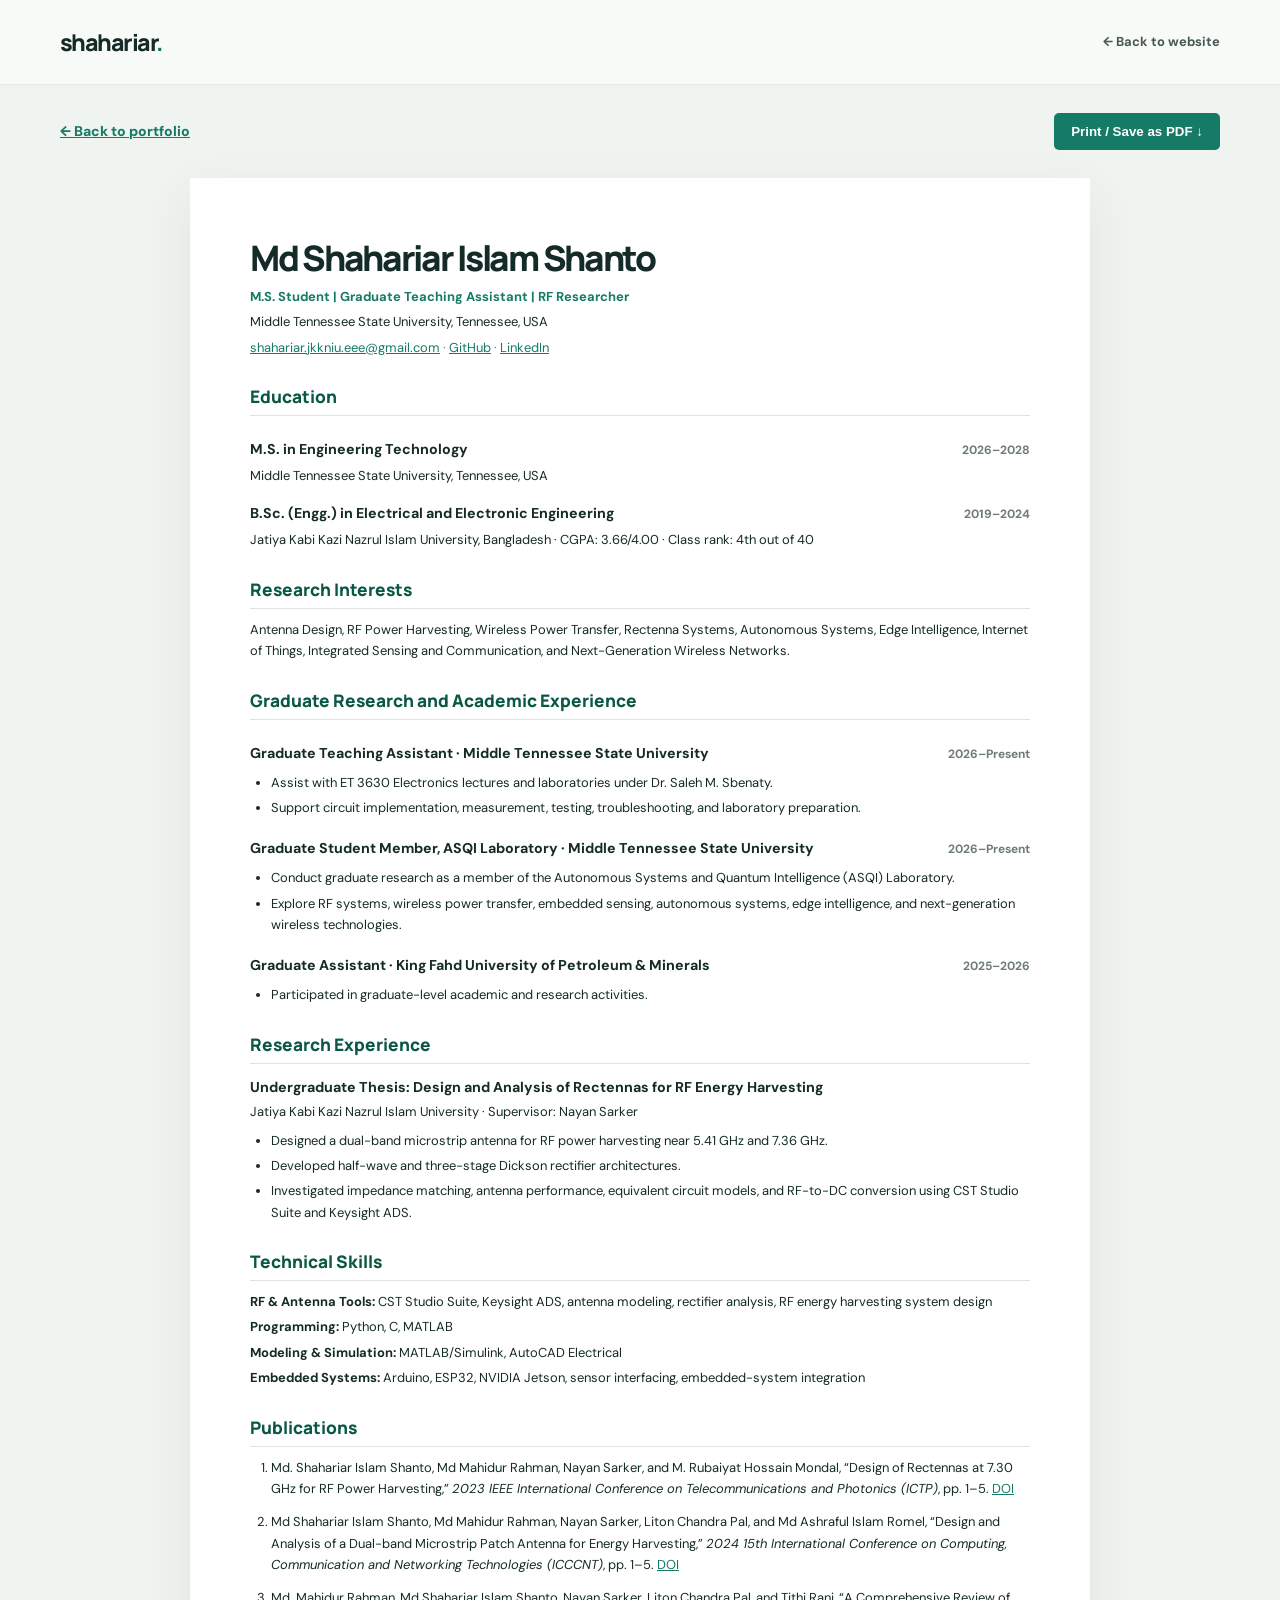
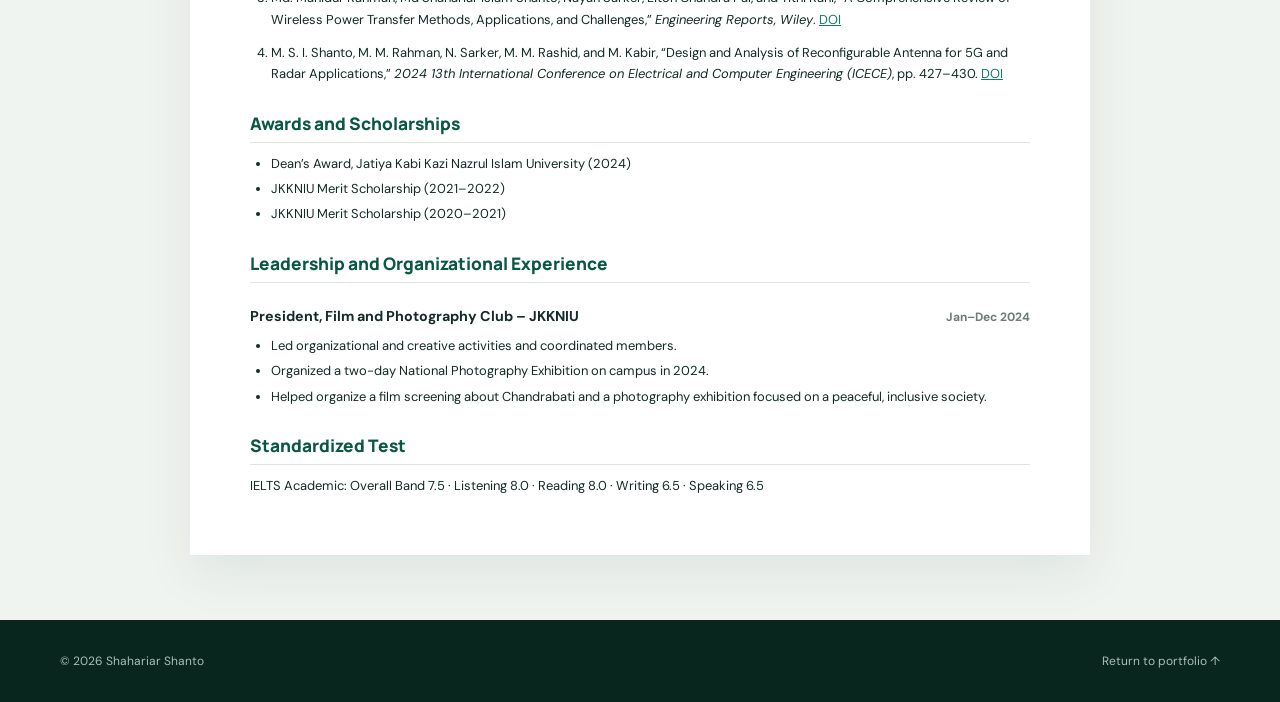
==== cv.html @ 80d524d4 "Build academic portfolio with responsive layout and printable CV" ====
<!doctype html><html lang="en"><head><meta charset="utf-8"><meta name="viewport" content="width=device-width,initial-scale=1"><meta name="description" content="Academic curriculum vitae of Md Shahariar Islam Shanto."><title>Curriculum Vitae | Shahariar Shanto</title><link rel="icon" href="favicon.svg" type="image/svg+xml"><link rel="preconnect" href="https://fonts.googleapis.com"><link href="https://fonts.googleapis.com/css2?family=DM+Sans:wght@400;500;600;700&family=Manrope:wght@400;600;700;800&display=swap" rel="stylesheet"><link rel="stylesheet" href="styles.css"></head><body class="cv-page"><a class="skip-link" href="#cv-main">Skip to CV</a><header class="site-header"><div class="container header-inner"><a class="wordmark" href="index.html">shahariar<span class="wordmark-dot">.</span></a><nav class="site-nav is-open" aria-label="CV navigation"><a href="index.html">← Back to website</a></nav></div></header><main id="cv-main"><div class="container cv-toolbar"><a href="index.html">← Back to portfolio</a><button type="button" onclick="window.print()">Print / Save as PDF ↓</button></div><article class="cv-sheet"><header><h1>Md Shahariar Islam Shanto</h1><p class="cv-subtitle">M.S. Student | Graduate Teaching Assistant | RF Researcher</p><p>Middle Tennessee State University, Tennessee, USA</p><p class="cv-contact"><a href="mailto:shahariar.jkkniu.eee@gmail.com">shahariar.jkkniu.eee@gmail.com</a> · <a href="https://github.com/shahaariar">GitHub</a> · <a href="https://www.linkedin.com/in/shahariarshanto/">LinkedIn</a></p></header><section><h2>Education</h2><div class="cv-heading-line"><h3>M.S. in Engineering Technology</h3><span class="cv-dates">2026–2028</span></div><p>Middle Tennessee State University, Tennessee, USA</p><div class="cv-heading-line"><h3>B.Sc. (Engg.) in Electrical and Electronic Engineering</h3><span class="cv-dates">2019–2024</span></div><p>Jatiya Kabi Kazi Nazrul Islam University, Bangladesh · CGPA: 3.66/4.00 · Class rank: 4th out of 40</p></section><section><h2>Research Interests</h2><p>Antenna Design, RF Power Harvesting, Wireless Power Transfer, Rectenna Systems, Autonomous Systems, Edge Intelligence, Internet of Things, Integrated Sensing and Communication, and Next-Generation Wireless Networks.</p></section><section><h2>Graduate Research and Academic Experience</h2><div class="cv-heading-line"><h3>Graduate Teaching Assistant · Middle Tennessee State University</h3><span class="cv-dates">2026–Present</span></div><ul><li>Assist with ET 3630 Electronics lectures and laboratories under Dr. Saleh M. Sbenaty.</li><li>Support circuit implementation, measurement, testing, troubleshooting, and laboratory preparation.</li></ul><div class="cv-heading-line"><h3>Graduate Student Member, ASQI Laboratory · Middle Tennessee State University</h3><span class="cv-dates">2026–Present</span></div><ul><li>Conduct graduate research as a member of the Autonomous Systems and Quantum Intelligence (ASQI) Laboratory.</li><li>Explore RF systems, wireless power transfer, embedded sensing, autonomous systems, edge intelligence, and next-generation wireless technologies.</li></ul><div class="cv-heading-line"><h3>Graduate Assistant · King Fahd University of Petroleum &amp; Minerals</h3><span class="cv-dates">2025–2026</span></div><ul><li>Participated in graduate-level academic and research activities.</li></ul></section><section><h2>Research Experience</h2><h3>Undergraduate Thesis: Design and Analysis of Rectennas for RF Energy Harvesting</h3><p>Jatiya Kabi Kazi Nazrul Islam University · Supervisor: Nayan Sarker</p><ul><li>Designed a dual-band microstrip antenna for RF power harvesting near 5.41 GHz and 7.36 GHz.</li><li>Developed half-wave and three-stage Dickson rectifier architectures.</li><li>Investigated impedance matching, antenna performance, equivalent circuit models, and RF-to-DC conversion using CST Studio Suite and Keysight ADS.</li></ul></section><section><h2>Technical Skills</h2><p><strong>RF &amp; Antenna Tools:</strong> CST Studio Suite, Keysight ADS, antenna modeling, rectifier analysis, RF energy harvesting system design</p><p><strong>Programming:</strong> Python, C, MATLAB</p><p><strong>Modeling &amp; Simulation:</strong> MATLAB/Simulink, AutoCAD Electrical</p><p><strong>Embedded Systems:</strong> Arduino, ESP32, NVIDIA Jetson, sensor interfacing, embedded-system integration</p></section><section id="cv-publications"><h2>Publications</h2><ol class="cv-list"><li>Md. Shahariar Islam Shanto, Md Mahidur Rahman, Nayan Sarker, and M. Rubaiyat Hossain Mondal, “Design of Rectennas at 7.30 GHz for RF Power Harvesting,” <em>2023 IEEE International Conference on Telecommunications and Photonics (ICTP)</em>, pp. 1–5. <a href="https://doi.org/10.1109/ICTP60248.2023.10490465">DOI</a></li><li>Md Shahariar Islam Shanto, Md Mahidur Rahman, Nayan Sarker, Liton Chandra Pal, and Md Ashraful Islam Romel, “Design and Analysis of a Dual-band Microstrip Patch Antenna for Energy Harvesting,” <em>2024 15th International Conference on Computing, Communication and Networking Technologies (ICCCNT)</em>, pp. 1–5. <a href="https://doi.org/10.1109/ICCCNT61001.2024.10725669">DOI</a></li><li>Md. Mahidur Rahman, Md Shahariar Islam Shanto, Nayan Sarker, Liton Chandra Pal, and Tithi Rani, “A Comprehensive Review of Wireless Power Transfer Methods, Applications, and Challenges,” <em>Engineering Reports, Wiley</em>. <a href="https://doi.org/10.1002/eng2.12951">DOI</a></li><li>M. S. I. Shanto, M. M. Rahman, N. Sarker, M. M. Rashid, and M. Kabir, “Design and Analysis of Reconfigurable Antenna for 5G and Radar Applications,” <em>2024 13th International Conference on Electrical and Computer Engineering (ICECE)</em>, pp. 427–430. <a href="https://doi.org/10.1109/ICECE64886.2024.11024863">DOI</a></li></ol></section><section><h2>Awards and Scholarships</h2><ul><li>Dean’s Award, Jatiya Kabi Kazi Nazrul Islam University (2024)</li><li>JKKNIU Merit Scholarship (2021–2022)</li><li>JKKNIU Merit Scholarship (2020–2021)</li></ul></section><section><h2>Leadership and Organizational Experience</h2><div class="cv-heading-line"><h3>President, Film and Photography Club – JKKNIU</h3><span class="cv-dates">Jan–Dec 2024</span></div><ul><li>Led organizational and creative activities and coordinated members.</li><li>Organized a two-day National Photography Exhibition on campus in 2024.</li><li>Helped organize a film screening about Chandrabati and a photography exhibition focused on a peaceful, inclusive society.</li></ul></section><section><h2>Standardized Test</h2><p>IELTS Academic: Overall Band 7.5 · Listening 8.0 · Reading 8.0 · Writing 6.5 · Speaking 6.5</p></section></article></main><footer class="site-footer"><div class="container footer-inner"><span>© 2026 Shahariar Shanto</span><a href="index.html">Return to portfolio ↑</a></div></footer></body></html>
---- styles.css ----
:root{--bg:#f8faf7;--paper:#fff;--ink:#142b28;--text:#344640;--muted:#6d7c75;--accent:#157b66;--accent-dark:#095744;--pale:#e8f3ec;--line:#dce6de;--navy:#102f2b;--shadow:0 18px 48px rgba(10,46,36,.08)}*{box-sizing:border-box}html{scroll-behavior:smooth;scroll-padding-top:90px}body{margin:0;background:var(--bg);color:var(--ink);font:16px/1.75 "DM Sans",sans-serif;-webkit-font-smoothing:antialiased}a{color:inherit}a:focus-visible,button:focus-visible{outline:3px solid #38b58e;outline-offset:4px}img{max-width:100%}.container{width:min(1160px,calc(100% - 64px));margin-inline:auto}.skip-link{position:absolute;top:-70px;left:12px;background:#fff;padding:10px;z-index:200}.skip-link:focus{top:10px}.site-header{position:sticky;top:0;z-index:100;background:rgba(248,250,247,.95);backdrop-filter:blur(14px);border-bottom:1px solid rgba(220,230,222,.7)}.header-inner{min-height:84px;display:flex;justify-content:space-between;align-items:center;gap:24px}.wordmark{font:800 1.45rem "Manrope",sans-serif;text-decoration:none;letter-spacing:-.065em}.wordmark-dot,.period,.accent-text{color:var(--accent)}.site-nav{display:flex;align-items:center;gap:29px}.site-nav a{text-decoration:none;font-size:.81rem;font-weight:700;color:#465952}.site-nav a:hover,.hero-socials a:hover,.text-link:hover{color:var(--accent)}.site-nav .nav-cv{background:var(--navy);color:white;padding:10px 15px;border-radius:6px}.site-nav .nav-cv:hover{color:white;background:var(--accent-dark)}.menu-toggle{display:none}.hero{display:grid;grid-template-columns:1.15fr .85fr;align-items:center;min-height:674px;gap:54px;padding-block:95px 110px}.overline,.section-tag,.mini-heading{font-family:Manrope,sans-serif;font-size:.72rem;letter-spacing:.13em;font-weight:800;text-transform:uppercase}.overline{color:var(--accent);display:flex;align-items:center;gap:11px}.status-dot{height:9px;width:9px;border-radius:100%;background:#38b98f;box-shadow:0 0 0 5px #dcefe5}.hero h1{font:800 clamp(3.55rem,6.15vw,6rem)/1.085 Manrope,sans-serif;letter-spacing:-.085em;margin:25px 0 28px}.hero h1>span:first-child{color:var(--accent)}.hero-description{font-size:1.12rem;color:var(--text);max-width:565px;line-height:1.86}.hero-description strong{font-weight:700;color:var(--ink)}.hero-actions{display:flex;gap:12px;flex-wrap:wrap;margin-top:34px}.btn{display:inline-flex;align-items:center;justify-content:space-between;gap:35px;padding:13px 19px;font:.8rem Manrope,sans-serif;font-weight:800;text-decoration:none;border-radius:6px;transition:transform .2s,background .2s}.btn:hover{transform:translateY(-2px)}.btn-primary{background:var(--accent);color:white}.btn-primary:hover{background:var(--accent-dark)}.btn-outline{border:1px solid #bfcfc4;color:var(--ink)}.btn-outline:hover{border-color:var(--accent)}.hero-socials{margin-top:44px;display:flex;gap:22px;flex-wrap:wrap}.hero-socials a{font-size:.78rem;font-weight:700;text-decoration:none;color:#657870}.hero-visual{position:relative;min-height:435px;display:flex;align-items:center;justify-content:center}.portrait-shape{position:relative;width:min(100%,425px);aspect-ratio:1;border-radius:50%;background:#e8efe9;overflow:hidden;z-index:2}.portrait-shape img{display:block;width:100%;height:100%;object-fit:cover;object-position:center;background:#fff}.portrait-decor{position:absolute;border:1px solid #c5dfd1;border-radius:50%}.decor-a{width:475px;height:475px;right:-10px;top:-20px}.decor-b{width:530px;height:530px;right:-35px;top:-47px;opacity:.5}.photo-note{position:absolute;bottom:-18px;left:-10px;z-index:3;display:flex;align-items:center;gap:13px;border:1px solid #dce8dc;padding:13px 20px;background:#fff;box-shadow:var(--shadow);border-radius:9px;font-size:.78rem;font-weight:700;line-height:1.55}.note-icon{display:grid;place-items:center;font-size:1.5rem;width:39px;height:39px;border-radius:50%;background:var(--pale);color:var(--accent)}.cred-strip{border-block:1px solid var(--line);background:#f1f6f0}.cred-inner{display:grid;grid-template-columns:repeat(3,1fr)}.cred-inner>div{padding:24px 36px;display:flex;gap:18px;align-items:center}.cred-inner>div:first-child{padding-left:0}.cred-inner>div+div{border-left:1px solid var(--line)}.cred-number{font:800 1.5rem Manrope,sans-serif;letter-spacing:-.04em}.cred-label{font-size:.77rem;color:var(--muted);line-height:1.4}.section{padding-block:125px}.about-section{display:grid;grid-template-columns:180px minmax(0,1fr);gap:60px}.section-tag{color:var(--accent)}.section-tag span{color:var(--muted)}.aside-rule{height:1px;background:var(--line);margin-top:20px}.section h2,.contact-section h2{font:800 clamp(2.3rem,4.4vw,4.25rem)/1.18 Manrope,sans-serif;letter-spacing:-.065em;margin:9px 0 34px}.about-grid{display:grid;grid-template-columns:1.12fr .8fr;gap:70px}.about-prose p{margin-top:0;margin-bottom:18px;color:var(--text);line-height:1.9}.about-prose a{color:var(--accent);text-underline-offset:3px}.about-detail{border-left:1px solid var(--line);padding-left:34px}.mini-heading{color:var(--accent);margin:0 0 22px}.degree+.degree{margin-top:25px}.degree-date,.exp-date{font-size:.73rem;color:var(--accent);font-weight:800;letter-spacing:.04em}.degree h3{font:800 1rem/1.5 Manrope,sans-serif;margin:5px 0}.degree p{font-size:.83rem;color:var(--muted);margin:2px 0}.research-section{background:var(--navy);color:#f4faf6}.section-heading{display:flex;align-items:end;justify-content:space-between;gap:50px;margin-bottom:44px}.section-heading h2{margin-bottom:0}.section-heading>p{font-size:.9rem;max-width:365px;color:var(--muted);margin:0 0 4px}.research-section .section-heading>p{color:#b2c7bb}.research-section .accent-text{color:#88d5b3}.research-section .section-tag{color:#97dcbc}.research-section .section-tag span{color:#9fbab1}.research-grid{display:grid;grid-template-columns:repeat(4,minmax(0,1fr));gap:13px}.research-card{min-height:352px;background:#194038;border:1px solid #2f5549;border-radius:9px;padding:26px 22px;display:flex;flex-direction:column;transition:transform .2s,background .2s}.research-card:hover{transform:translateY(-5px);background:#204c41}.research-card-top{display:flex;justify-content:space-between;align-items:center;gap:10px}.card-index,.card-foot{font:.65rem Manrope,sans-serif;font-weight:800;letter-spacing:.06em;color:#95cbb3}.card-symbol{font-size:2rem;color:#b4e8c8}.research-card h3{font:800 1.35rem/1.32 Manrope,sans-serif;letter-spacing:-.045em;margin:38px 0 12px}.research-card p{font-size:.85rem;color:#c0d2ca;line-height:1.72;margin:0 0 16px}.card-line{margin-top:auto;height:1px;background:#386558}.card-foot{margin-top:17px;color:#a7d7bd}.pub-list{border-top:1px solid var(--line)}.pub-item{display:grid;grid-template-columns:180px minmax(0,1fr) 62px;gap:25px;align-items:start;padding:28px 0;border-bottom:1px solid var(--line)}.pub-meta{display:flex;flex-direction:column;gap:8px;font:.72rem Manrope,sans-serif;font-weight:800;color:var(--accent)}.pub-meta span:first-child{font-size:.9rem;color:#9bac9e}.pub-body h3{font:800 1.03rem/1.5 Manrope,sans-serif;letter-spacing:-.026em;margin:0 0 7px}.pub-body p{font-size:.83rem;color:var(--muted);margin:0}.pub-item>a{font-weight:800;font-size:.8rem;text-decoration:none;color:var(--accent);white-space:nowrap}.text-link{display:inline-block;text-decoration:none;color:var(--accent);font-size:.84rem;font-weight:800;margin-top:32px}.experience-section{background:#f0f5ef}.experience-layout{display:grid;grid-template-columns:1.4fr .75fr;gap:70px}.experience-item{border-top:1px solid #d2dfd5;display:grid;grid-template-columns:145px 1fr;gap:16px;padding:24px 0}.experience-item h3{font:800 1.03rem Manrope,sans-serif;margin:0}.exp-org{font-size:.81rem;color:var(--accent);font-weight:700;margin:5px 0 13px}.experience-item div>p:last-child{font-size:.85rem;color:var(--muted);margin:0}.aside-box,.award-box{background:#fff;border:1px solid var(--line);border-radius:10px;padding:27px}.award-box{margin-top:16px}.skill-group+.skill-group{margin-top:19px}.skill-group h4,.award-box h4{font:.85rem Manrope,sans-serif;font-weight:800;margin:0 0 3px}.skill-group p,.award-box p{font-size:.8rem;color:var(--muted);margin:0;line-height:1.7}.award-box h4{display:flex;justify-content:space-between;gap:8px;margin-top:19px}.award-box h4 span{color:var(--accent);font-size:.73rem}.contact-section{background:#0d302a;color:white;padding-block:118px}.contact-inner{display:grid;grid-template-columns:1.45fr .55fr;gap:100px}.contact-section .section-tag{color:#99ddbe}.contact-section .section-tag span{color:#a4c6b4}.contact-section h2{font-size:clamp(3rem,6vw,5.6rem);margin:14px 0 25px}.contact-section h2 em{font-style:normal;color:#91d9b4}.contact-inner>div:first-child>p:not(.section-tag){color:#b7d0c4;max-width:500px;margin-bottom:30px}.btn-light{background:#e1f4e9;color:#0e3f32}.btn-light:hover{background:white}.contact-side{align-self:end}.contact-side .mini-heading{color:#8fd7b3}.contact-side>a{display:flex;justify-content:space-between;text-decoration:none;padding:13px 0;border-bottom:1px solid #3a5a4f;font-size:.91rem;font-weight:700}.contact-side>a:hover{color:#9ce0b9}.site-footer{background:#08251e;color:#aac0b5}.footer-inner{min-height:82px;display:flex;justify-content:space-between;align-items:center;gap:18px;font-size:.75rem}.footer-inner a{text-decoration:none}.cv-page{background:#f0f4f0}.cv-toolbar{display:flex;justify-content:space-between;align-items:center;padding-block:28px;gap:15px}.cv-toolbar a{color:var(--accent);font-size:.88rem;font-weight:800}.cv-toolbar button{border:0;background:var(--accent);color:white;padding:11px 17px;border-radius:5px;font-weight:800;cursor:pointer}.cv-sheet{width:min(900px,calc(100% - 48px));background:#fff;margin:0 auto 65px;padding:55px 60px;box-shadow:var(--shadow)}.cv-sheet h1{font:800 2.2rem Manrope,sans-serif;letter-spacing:-.065em;margin:0}.cv-subtitle{color:var(--accent);font-size:.91rem;font-weight:700;margin:6px 0}.cv-sheet a{color:var(--accent)}.cv-contact{font-size:.78rem;color:var(--muted)}.cv-sheet h2{font:800 1.08rem Manrope,sans-serif;letter-spacing:0;margin:27px 0 10px;padding-bottom:7px;border-bottom:1px solid var(--line);color:var(--accent-dark)}.cv-sheet h3{font-size:.89rem;margin:13px 0 4px;line-height:1.45}.cv-sheet p,.cv-sheet li{font-size:.81rem;line-height:1.65;margin:4px 0}.cv-sheet ul,.cv-sheet ol{padding-left:21px;margin:7px 0}.cv-sheet .cv-dates{font-size:.75rem;color:var(--muted);font-weight:700}.cv-sheet .cv-list>li{margin-bottom:12px}.cv-sheet .cv-heading-line{display:flex;align-items:baseline;justify-content:space-between;gap:10px}.cv-sheet .cv-heading-line h3{margin-bottom:0}@media(max-width:1020px){.hero{gap:20px}.decor-b{display:none}.decor-a{width:100%;height:auto;aspect-ratio:1;right:0;top:10px}.research-grid{grid-template-columns:repeat(2,1fr)}.research-card{min-height:300px}.about-section{grid-template-columns:145px 1fr;gap:28px}.about-grid{gap:32px}.experience-layout{gap:35px}}@media(max-width:720px){.container{width:min(100% - 36px,1160px)}.header-inner{min-height:69px}.menu-toggle{display:flex;flex-direction:column;justify-content:center;gap:5px;align-items:center;width:43px;height:42px;background:none;border:1px solid var(--line);border-radius:6px;cursor:pointer}.menu-toggle span{display:block;width:19px;height:2px;background:var(--ink)}.site-nav{display:none;position:absolute;top:69px;left:0;right:0;background:var(--bg);padding:20px 18px 24px;box-shadow:0 12px 30px rgba(0,0,0,.07);flex-direction:column;align-items:stretch;gap:16px}.site-nav.is-open{display:flex}.site-nav a{font-size:.94rem}.site-nav .nav-cv{width:max-content}.hero{grid-template-columns:1fr;gap:35px;padding-block:56px 80px}.hero-copy{order:2}.hero-visual{order:1;min-height:0;width:min(78%,340px);margin:0 auto 20px}.portrait-shape{width:100%}.decor-a{top:-10px;width:110%;left:-5%}.photo-note{bottom:-25px;left:-15px;font-size:.65rem;padding:10px}.note-icon{width:29px;height:29px}.hero h1{font-size:clamp(2.8rem,11vw,4.7rem)}.hero-description{font-size:1rem}.hero-socials{margin-top:28px}.cred-inner{grid-template-columns:1fr}.cred-inner>div{padding:15px 0;border-bottom:1px solid var(--line)}.cred-inner>div+div{border-left:0}.section{padding-block:80px}.about-section{grid-template-columns:1fr;gap:10px}.aside-rule{display:none}.about-grid{grid-template-columns:1fr;gap:30px}.about-detail{padding-left:20px}.section-heading{display:block}.section-heading>p{margin-top:18px}.section h2{font-size:clamp(2rem,7vw,3.1rem)}.research-grid{grid-template-columns:1fr}.research-card{min-height:260px}.research-card h3{margin-top:25px}.pub-item{grid-template-columns:1fr auto;gap:10px}.pub-meta{grid-column:1/-1;flex-direction:row;gap:14px}.pub-body{grid-column:1}.pub-item>a{grid-column:2;align-self:center}.experience-layout{grid-template-columns:1fr}.experience-item{grid-template-columns:1fr;gap:6px}.contact-inner{grid-template-columns:1fr;gap:60px}.contact-section{padding-block:85px}.footer-inner{padding-block:25px;flex-wrap:wrap}.cv-sheet{padding:28px 22px}.cv-sheet .cv-heading-line{display:block}}@media(prefers-reduced-motion:reduce){html{scroll-behavior:auto}*,*::before,*::after{transition:none!important;animation:none!important}}@media print{.site-header,.site-footer,.cv-toolbar{display:none!important}.cv-page{background:#fff}.cv-sheet{box-shadow:none;margin:0;width:100%;padding:0}.cv-sheet h2{break-after:avoid}.cv-sheet li{break-inside:avoid}@page{size:letter;margin:14mm}}
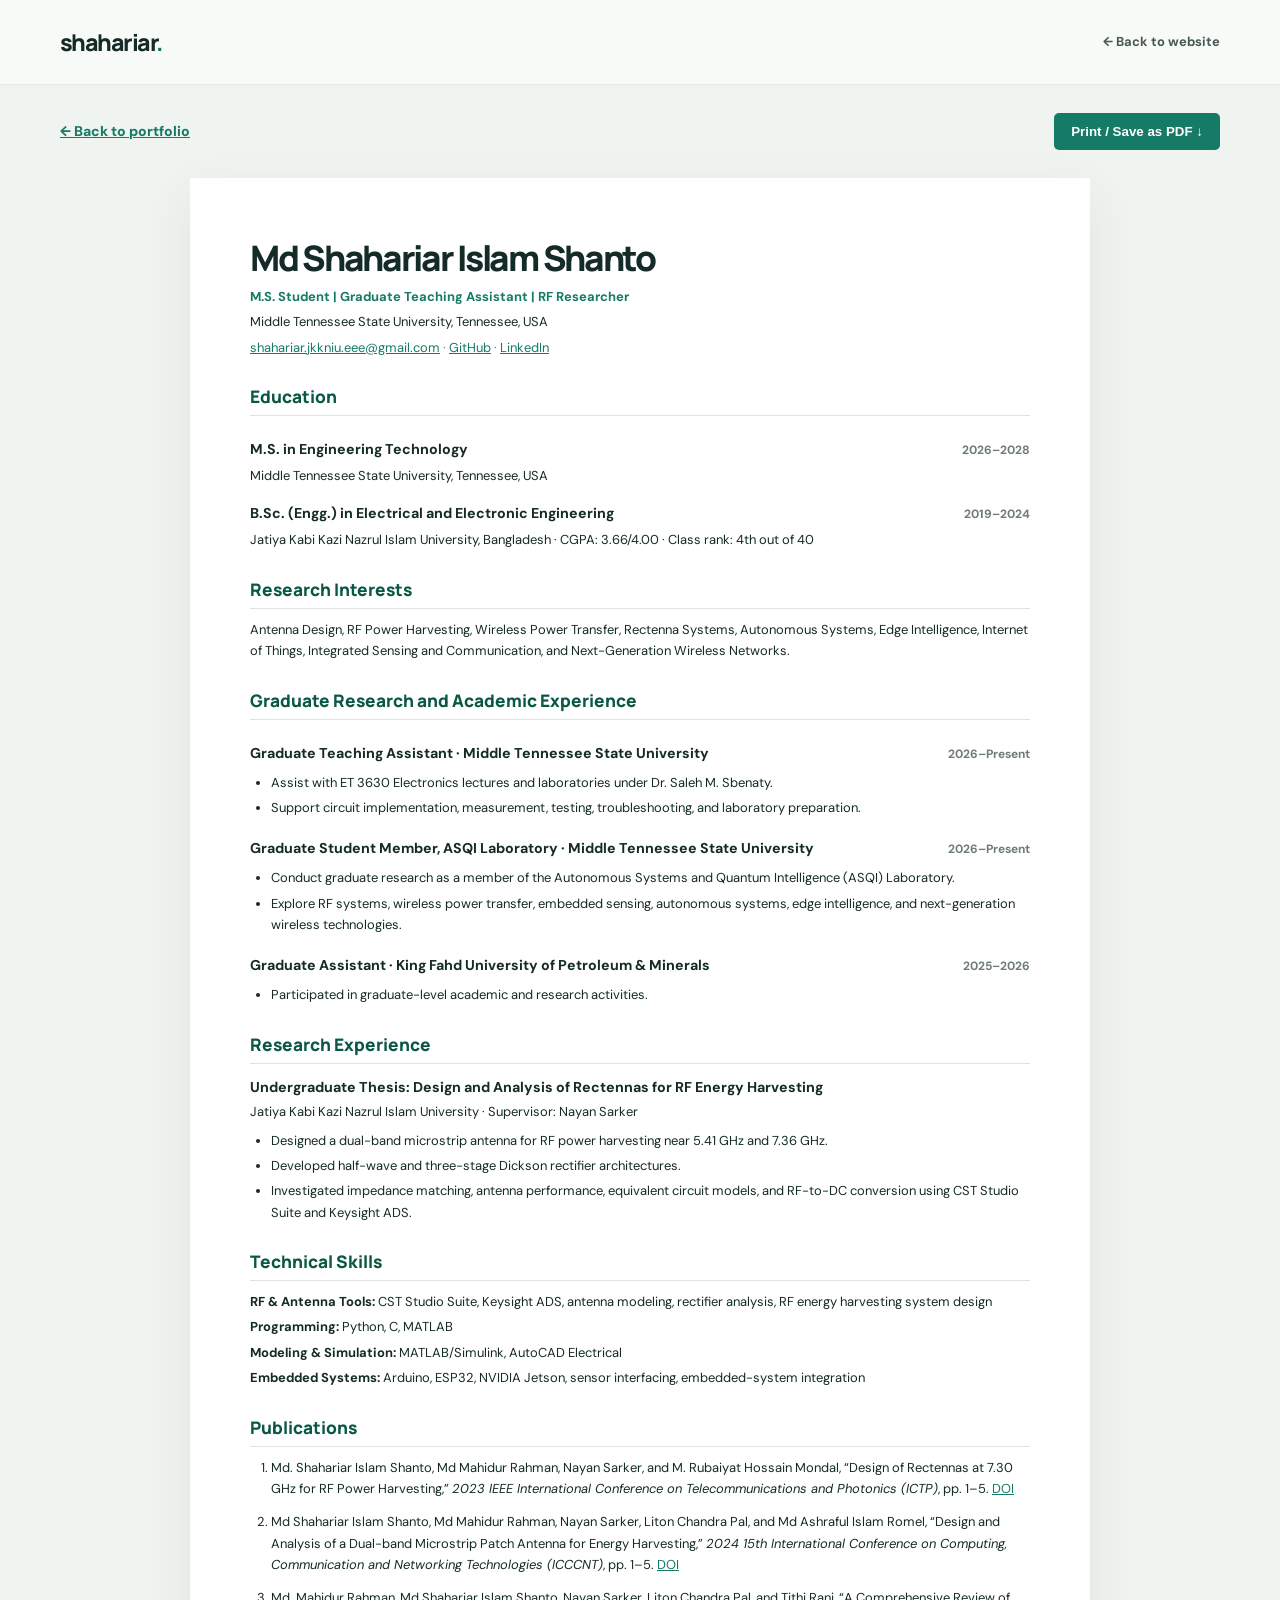
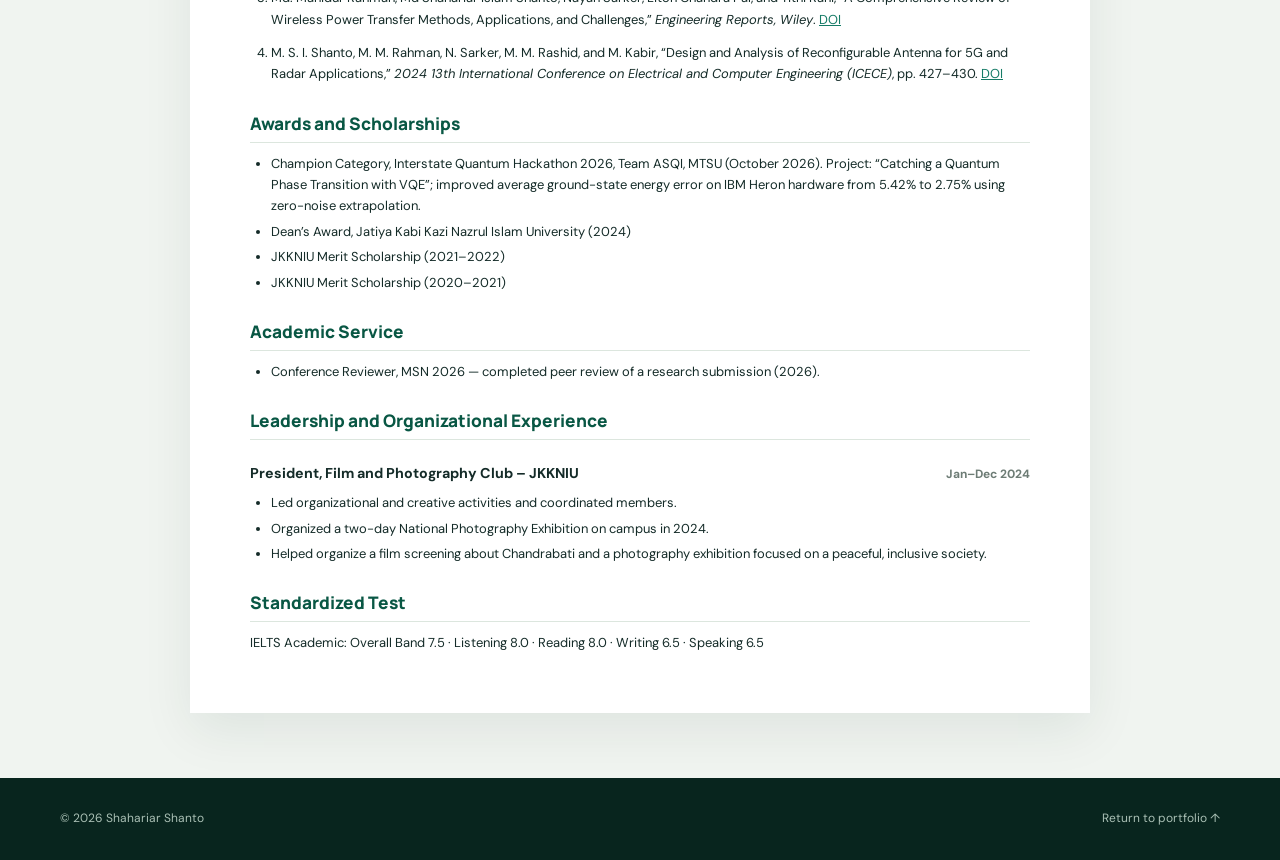
==== commit a97ea099: "Include 2026 quantum hackathon award and peer-review service in web CV" ====
--- a/cv.html
+++ b/cv.html
@@ -1 +1 @@
-<!doctype html><html lang="en"><head><meta charset="utf-8"><meta name="viewport" content="width=device-width,initial-scale=1"><meta name="description" content="Academic curriculum vitae of Md Shahariar Islam Shanto."><title>Curriculum Vitae | Shahariar Shanto</title><link rel="icon" href="favicon.svg" type="image/svg+xml"><link rel="preconnect" href="https://fonts.googleapis.com"><link href="https://fonts.googleapis.com/css2?family=DM+Sans:wght@400;500;600;700&family=Manrope:wght@400;600;700;800&display=swap" rel="stylesheet"><link rel="stylesheet" href="styles.css"></head><body class="cv-page"><a class="skip-link" href="#cv-main">Skip to CV</a><header class="site-header"><div class="container header-inner"><a class="wordmark" href="index.html">shahariar<span class="wordmark-dot">.</span></a><nav class="site-nav is-open" aria-label="CV navigation"><a href="index.html">← Back to website</a></nav></div></header><main id="cv-main"><div class="container cv-toolbar"><a href="index.html">← Back to portfolio</a><button type="button" onclick="window.print()">Print / Save as PDF ↓</button></div><article class="cv-sheet"><header><h1>Md Shahariar Islam Shanto</h1><p class="cv-subtitle">M.S. Student | Graduate Teaching Assistant | RF Researcher</p><p>Middle Tennessee State University, Tennessee, USA</p><p class="cv-contact"><a href="mailto:shahariar.jkkniu.eee@gmail.com">shahariar.jkkniu.eee@gmail.com</a> · <a href="https://github.com/shahaariar">GitHub</a> · <a href="https://www.linkedin.com/in/shahariarshanto/">LinkedIn</a></p></header><section><h2>Education</h2><div class="cv-heading-line"><h3>M.S. in Engineering Technology</h3><span class="cv-dates">2026–2028</span></div><p>Middle Tennessee State University, Tennessee, USA</p><div class="cv-heading-line"><h3>B.Sc. (Engg.) in Electrical and Electronic Engineering</h3><span class="cv-dates">2019–2024</span></div><p>Jatiya Kabi Kazi Nazrul Islam University, Bangladesh · CGPA: 3.66/4.00 · Class rank: 4th out of 40</p></section><section><h2>Research Interests</h2><p>Antenna Design, RF Power Harvesting, Wireless Power Transfer, Rectenna Systems, Autonomous Systems, Edge Intelligence, Internet of Things, Integrated Sensing and Communication, and Next-Generation Wireless Networks.</p></section><section><h2>Graduate Research and Academic Experience</h2><div class="cv-heading-line"><h3>Graduate Teaching Assistant · Middle Tennessee State University</h3><span class="cv-dates">2026–Present</span></div><ul><li>Assist with ET 3630 Electronics lectures and laboratories under Dr. Saleh M. Sbenaty.</li><li>Support circuit implementation, measurement, testing, troubleshooting, and laboratory preparation.</li></ul><div class="cv-heading-line"><h3>Graduate Student Member, ASQI Laboratory · Middle Tennessee State University</h3><span class="cv-dates">2026–Present</span></div><ul><li>Conduct graduate research as a member of the Autonomous Systems and Quantum Intelligence (ASQI) Laboratory.</li><li>Explore RF systems, wireless power transfer, embedded sensing, autonomous systems, edge intelligence, and next-generation wireless technologies.</li></ul><div class="cv-heading-line"><h3>Graduate Assistant · King Fahd University of Petroleum &amp; Minerals</h3><span class="cv-dates">2025–2026</span></div><ul><li>Participated in graduate-level academic and research activities.</li></ul></section><section><h2>Research Experience</h2><h3>Undergraduate Thesis: Design and Analysis of Rectennas for RF Energy Harvesting</h3><p>Jatiya Kabi Kazi Nazrul Islam University · Supervisor: Nayan Sarker</p><ul><li>Designed a dual-band microstrip antenna for RF power harvesting near 5.41 GHz and 7.36 GHz.</li><li>Developed half-wave and three-stage Dickson rectifier architectures.</li><li>Investigated impedance matching, antenna performance, equivalent circuit models, and RF-to-DC conversion using CST Studio Suite and Keysight ADS.</li></ul></section><section><h2>Technical Skills</h2><p><strong>RF &amp; Antenna Tools:</strong> CST Studio Suite, Keysight ADS, antenna modeling, rectifier analysis, RF energy harvesting system design</p><p><strong>Programming:</strong> Python, C, MATLAB</p><p><strong>Modeling &amp; Simulation:</strong> MATLAB/Simulink, AutoCAD Electrical</p><p><strong>Embedded Systems:</strong> Arduino, ESP32, NVIDIA Jetson, sensor interfacing, embedded-system integration</p></section><section id="cv-publications"><h2>Publications</h2><ol class="cv-list"><li>Md. Shahariar Islam Shanto, Md Mahidur Rahman, Nayan Sarker, and M. Rubaiyat Hossain Mondal, “Design of Rectennas at 7.30 GHz for RF Power Harvesting,” <em>2023 IEEE International Conference on Telecommunications and Photonics (ICTP)</em>, pp. 1–5. <a href="https://doi.org/10.1109/ICTP60248.2023.10490465">DOI</a></li><li>Md Shahariar Islam Shanto, Md Mahidur Rahman, Nayan Sarker, Liton Chandra Pal, and Md Ashraful Islam Romel, “Design and Analysis of a Dual-band Microstrip Patch Antenna for Energy Harvesting,” <em>2024 15th International Conference on Computing, Communication and Networking Technologies (ICCCNT)</em>, pp. 1–5. <a href="https://doi.org/10.1109/ICCCNT61001.2024.10725669">DOI</a></li><li>Md. Mahidur Rahman, Md Shahariar Islam Shanto, Nayan Sarker, Liton Chandra Pal, and Tithi Rani, “A Comprehensive Review of Wireless Power Transfer Methods, Applications, and Challenges,” <em>Engineering Reports, Wiley</em>. <a href="https://doi.org/10.1002/eng2.12951">DOI</a></li><li>M. S. I. Shanto, M. M. Rahman, N. Sarker, M. M. Rashid, and M. Kabir, “Design and Analysis of Reconfigurable Antenna for 5G and Radar Applications,” <em>2024 13th International Conference on Electrical and Computer Engineering (ICECE)</em>, pp. 427–430. <a href="https://doi.org/10.1109/ICECE64886.2024.11024863">DOI</a></li></ol></section><section><h2>Awards and Scholarships</h2><ul><li>Dean’s Award, Jatiya Kabi Kazi Nazrul Islam University (2024)</li><li>JKKNIU Merit Scholarship (2021–2022)</li><li>JKKNIU Merit Scholarship (2020–2021)</li></ul></section><section><h2>Leadership and Organizational Experience</h2><div class="cv-heading-line"><h3>President, Film and Photography Club – JKKNIU</h3><span class="cv-dates">Jan–Dec 2024</span></div><ul><li>Led organizational and creative activities and coordinated members.</li><li>Organized a two-day National Photography Exhibition on campus in 2024.</li><li>Helped organize a film screening about Chandrabati and a photography exhibition focused on a peaceful, inclusive society.</li></ul></section><section><h2>Standardized Test</h2><p>IELTS Academic: Overall Band 7.5 · Listening 8.0 · Reading 8.0 · Writing 6.5 · Speaking 6.5</p></section></article></main><footer class="site-footer"><div class="container footer-inner"><span>© 2026 Shahariar Shanto</span><a href="index.html">Return to portfolio ↑</a></div></footer></body></html>+<!doctype html><html lang="en"><head><meta charset="utf-8"><meta name="viewport" content="width=device-width,initial-scale=1"><meta name="description" content="Academic curriculum vitae of Md Shahariar Islam Shanto."><title>Curriculum Vitae | Shahariar Shanto</title><link rel="icon" href="favicon.svg" type="image/svg+xml"><link rel="preconnect" href="https://fonts.googleapis.com"><link href="https://fonts.googleapis.com/css2?family=DM+Sans:wght@400;500;600;700&family=Manrope:wght@400;600;700;800&display=swap" rel="stylesheet"><link rel="stylesheet" href="styles.css"></head><body class="cv-page"><a class="skip-link" href="#cv-main">Skip to CV</a><header class="site-header"><div class="container header-inner"><a class="wordmark" href="index.html">shahariar<span class="wordmark-dot">.</span></a><nav class="site-nav is-open" aria-label="CV navigation"><a href="index.html">← Back to website</a></nav></div></header><main id="cv-main"><div class="container cv-toolbar"><a href="index.html">← Back to portfolio</a><button type="button" onclick="window.print()">Print / Save as PDF ↓</button></div><article class="cv-sheet"><header><h1>Md Shahariar Islam Shanto</h1><p class="cv-subtitle">M.S. Student | Graduate Teaching Assistant | RF Researcher</p><p>Middle Tennessee State University, Tennessee, USA</p><p class="cv-contact"><a href="mailto:shahariar.jkkniu.eee@gmail.com">shahariar.jkkniu.eee@gmail.com</a> · <a href="https://github.com/shahaariar">GitHub</a> · <a href="https://www.linkedin.com/in/shahariarshanto/">LinkedIn</a></p></header><section><h2>Education</h2><div class="cv-heading-line"><h3>M.S. in Engineering Technology</h3><span class="cv-dates">2026–2028</span></div><p>Middle Tennessee State University, Tennessee, USA</p><div class="cv-heading-line"><h3>B.Sc. (Engg.) in Electrical and Electronic Engineering</h3><span class="cv-dates">2019–2024</span></div><p>Jatiya Kabi Kazi Nazrul Islam University, Bangladesh · CGPA: 3.66/4.00 · Class rank: 4th out of 40</p></section><section><h2>Research Interests</h2><p>Antenna Design, RF Power Harvesting, Wireless Power Transfer, Rectenna Systems, Autonomous Systems, Edge Intelligence, Internet of Things, Integrated Sensing and Communication, and Next-Generation Wireless Networks.</p></section><section><h2>Graduate Research and Academic Experience</h2><div class="cv-heading-line"><h3>Graduate Teaching Assistant · Middle Tennessee State University</h3><span class="cv-dates">2026–Present</span></div><ul><li>Assist with ET 3630 Electronics lectures and laboratories under Dr. Saleh M. Sbenaty.</li><li>Support circuit implementation, measurement, testing, troubleshooting, and laboratory preparation.</li></ul><div class="cv-heading-line"><h3>Graduate Student Member, ASQI Laboratory · Middle Tennessee State University</h3><span class="cv-dates">2026–Present</span></div><ul><li>Conduct graduate research as a member of the Autonomous Systems and Quantum Intelligence (ASQI) Laboratory.</li><li>Explore RF systems, wireless power transfer, embedded sensing, autonomous systems, edge intelligence, and next-generation wireless technologies.</li></ul><div class="cv-heading-line"><h3>Graduate Assistant · King Fahd University of Petroleum &amp; Minerals</h3><span class="cv-dates">2025–2026</span></div><ul><li>Participated in graduate-level academic and research activities.</li></ul></section><section><h2>Research Experience</h2><h3>Undergraduate Thesis: Design and Analysis of Rectennas for RF Energy Harvesting</h3><p>Jatiya Kabi Kazi Nazrul Islam University · Supervisor: Nayan Sarker</p><ul><li>Designed a dual-band microstrip antenna for RF power harvesting near 5.41 GHz and 7.36 GHz.</li><li>Developed half-wave and three-stage Dickson rectifier architectures.</li><li>Investigated impedance matching, antenna performance, equivalent circuit models, and RF-to-DC conversion using CST Studio Suite and Keysight ADS.</li></ul></section><section><h2>Technical Skills</h2><p><strong>RF &amp; Antenna Tools:</strong> CST Studio Suite, Keysight ADS, antenna modeling, rectifier analysis, RF energy harvesting system design</p><p><strong>Programming:</strong> Python, C, MATLAB</p><p><strong>Modeling &amp; Simulation:</strong> MATLAB/Simulink, AutoCAD Electrical</p><p><strong>Embedded Systems:</strong> Arduino, ESP32, NVIDIA Jetson, sensor interfacing, embedded-system integration</p></section><section id="cv-publications"><h2>Publications</h2><ol class="cv-list"><li>Md. Shahariar Islam Shanto, Md Mahidur Rahman, Nayan Sarker, and M. Rubaiyat Hossain Mondal, “Design of Rectennas at 7.30 GHz for RF Power Harvesting,” <em>2023 IEEE International Conference on Telecommunications and Photonics (ICTP)</em>, pp. 1–5. <a href="https://doi.org/10.1109/ICTP60248.2023.10490465">DOI</a></li><li>Md Shahariar Islam Shanto, Md Mahidur Rahman, Nayan Sarker, Liton Chandra Pal, and Md Ashraful Islam Romel, “Design and Analysis of a Dual-band Microstrip Patch Antenna for Energy Harvesting,” <em>2024 15th International Conference on Computing, Communication and Networking Technologies (ICCCNT)</em>, pp. 1–5. <a href="https://doi.org/10.1109/ICCCNT61001.2024.10725669">DOI</a></li><li>Md. Mahidur Rahman, Md Shahariar Islam Shanto, Nayan Sarker, Liton Chandra Pal, and Tithi Rani, “A Comprehensive Review of Wireless Power Transfer Methods, Applications, and Challenges,” <em>Engineering Reports, Wiley</em>. <a href="https://doi.org/10.1002/eng2.12951">DOI</a></li><li>M. S. I. Shanto, M. M. Rahman, N. Sarker, M. M. Rashid, and M. Kabir, “Design and Analysis of Reconfigurable Antenna for 5G and Radar Applications,” <em>2024 13th International Conference on Electrical and Computer Engineering (ICECE)</em>, pp. 427–430. <a href="https://doi.org/10.1109/ICECE64886.2024.11024863">DOI</a></li></ol></section><section><h2>Awards and Scholarships</h2><ul><li>Champion Category, Interstate Quantum Hackathon 2026, Team ASQI, MTSU (October 2026). Project: “Catching a Quantum Phase Transition with VQE”; improved average ground-state energy error on IBM Heron hardware from 5.42% to 2.75% using zero-noise extrapolation.</li><li>Dean’s Award, Jatiya Kabi Kazi Nazrul Islam University (2024)</li><li>JKKNIU Merit Scholarship (2021–2022)</li><li>JKKNIU Merit Scholarship (2020–2021)</li></ul></section><section><h2>Academic Service</h2><ul><li>Conference Reviewer, MSN 2026 — completed peer review of a research submission (2026).</li></ul></section><section><h2>Leadership and Organizational Experience</h2><div class="cv-heading-line"><h3>President, Film and Photography Club – JKKNIU</h3><span class="cv-dates">Jan–Dec 2024</span></div><ul><li>Led organizational and creative activities and coordinated members.</li><li>Organized a two-day National Photography Exhibition on campus in 2024.</li><li>Helped organize a film screening about Chandrabati and a photography exhibition focused on a peaceful, inclusive society.</li></ul></section><section><h2>Standardized Test</h2><p>IELTS Academic: Overall Band 7.5 · Listening 8.0 · Reading 8.0 · Writing 6.5 · Speaking 6.5</p></section></article></main><footer class="site-footer"><div class="container footer-inner"><span>© 2026 Shahariar Shanto</span><a href="index.html">Return to portfolio ↑</a></div></footer></body></html>
